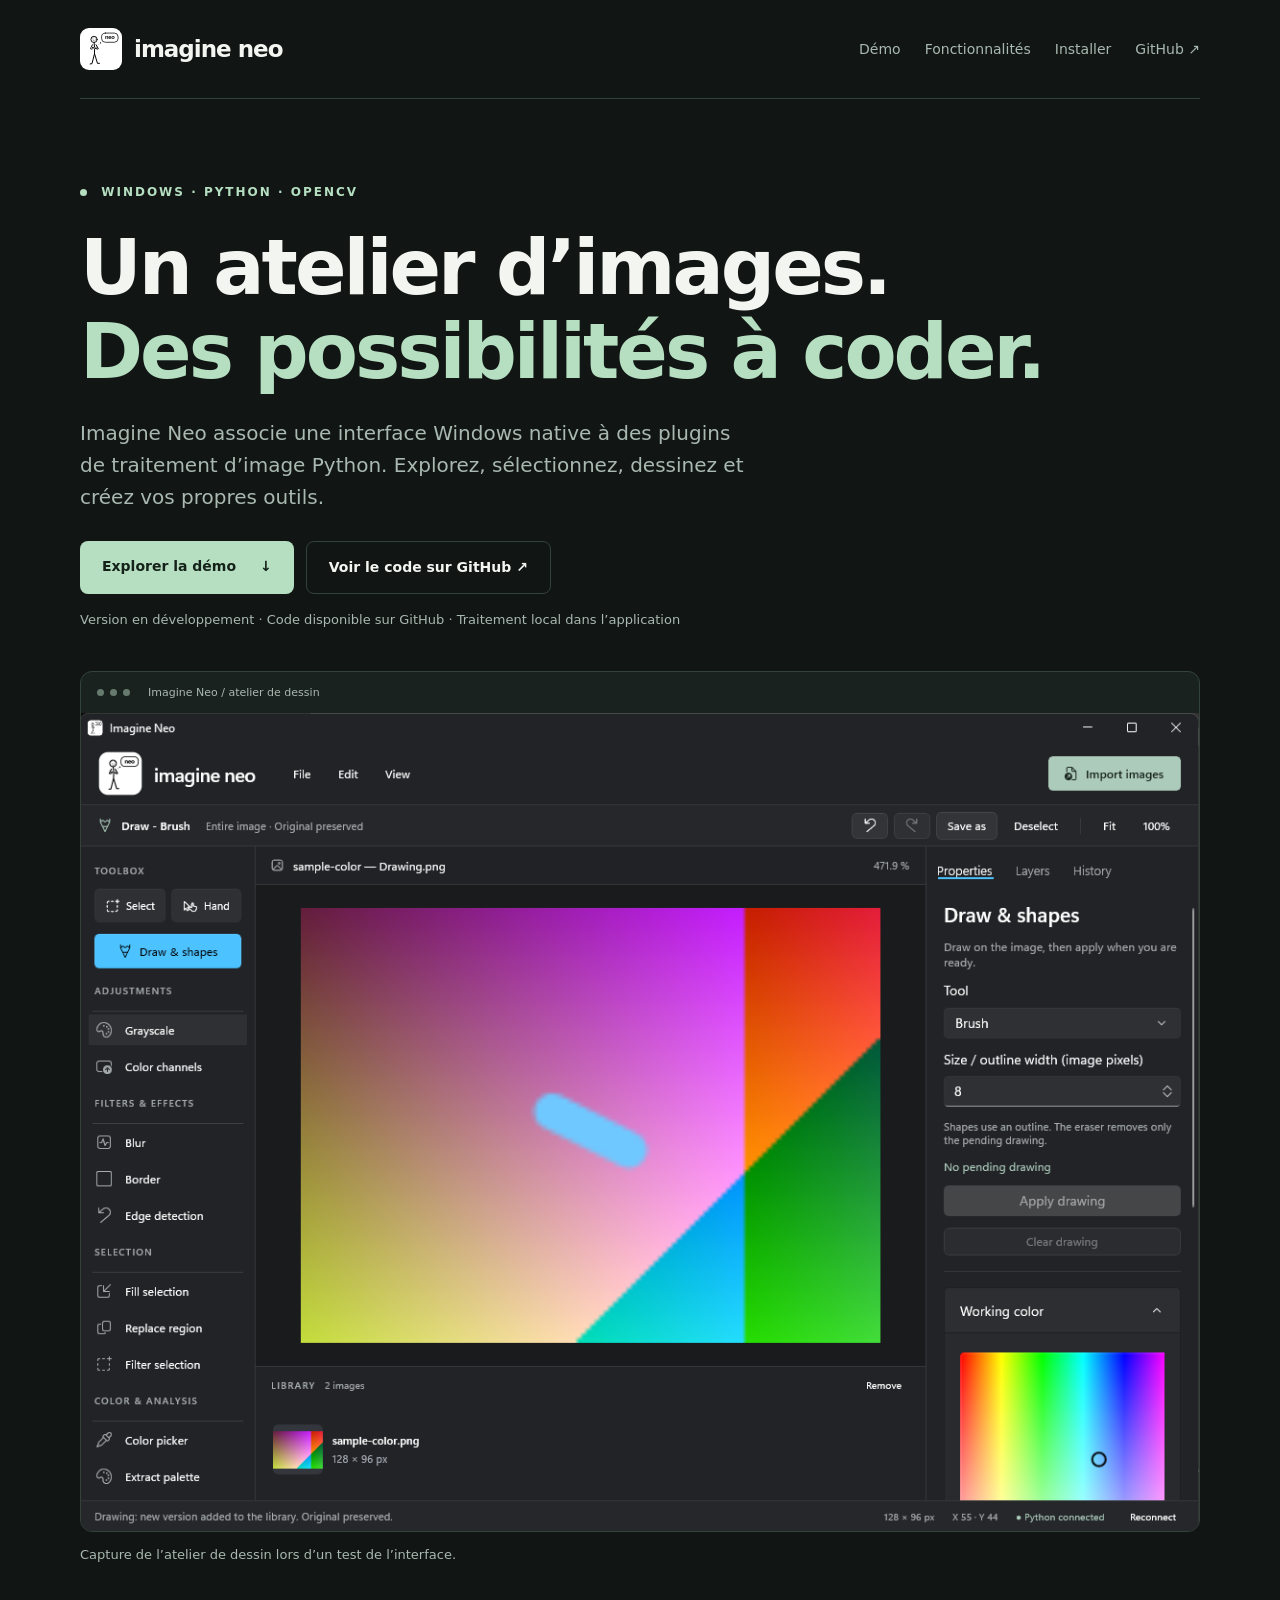
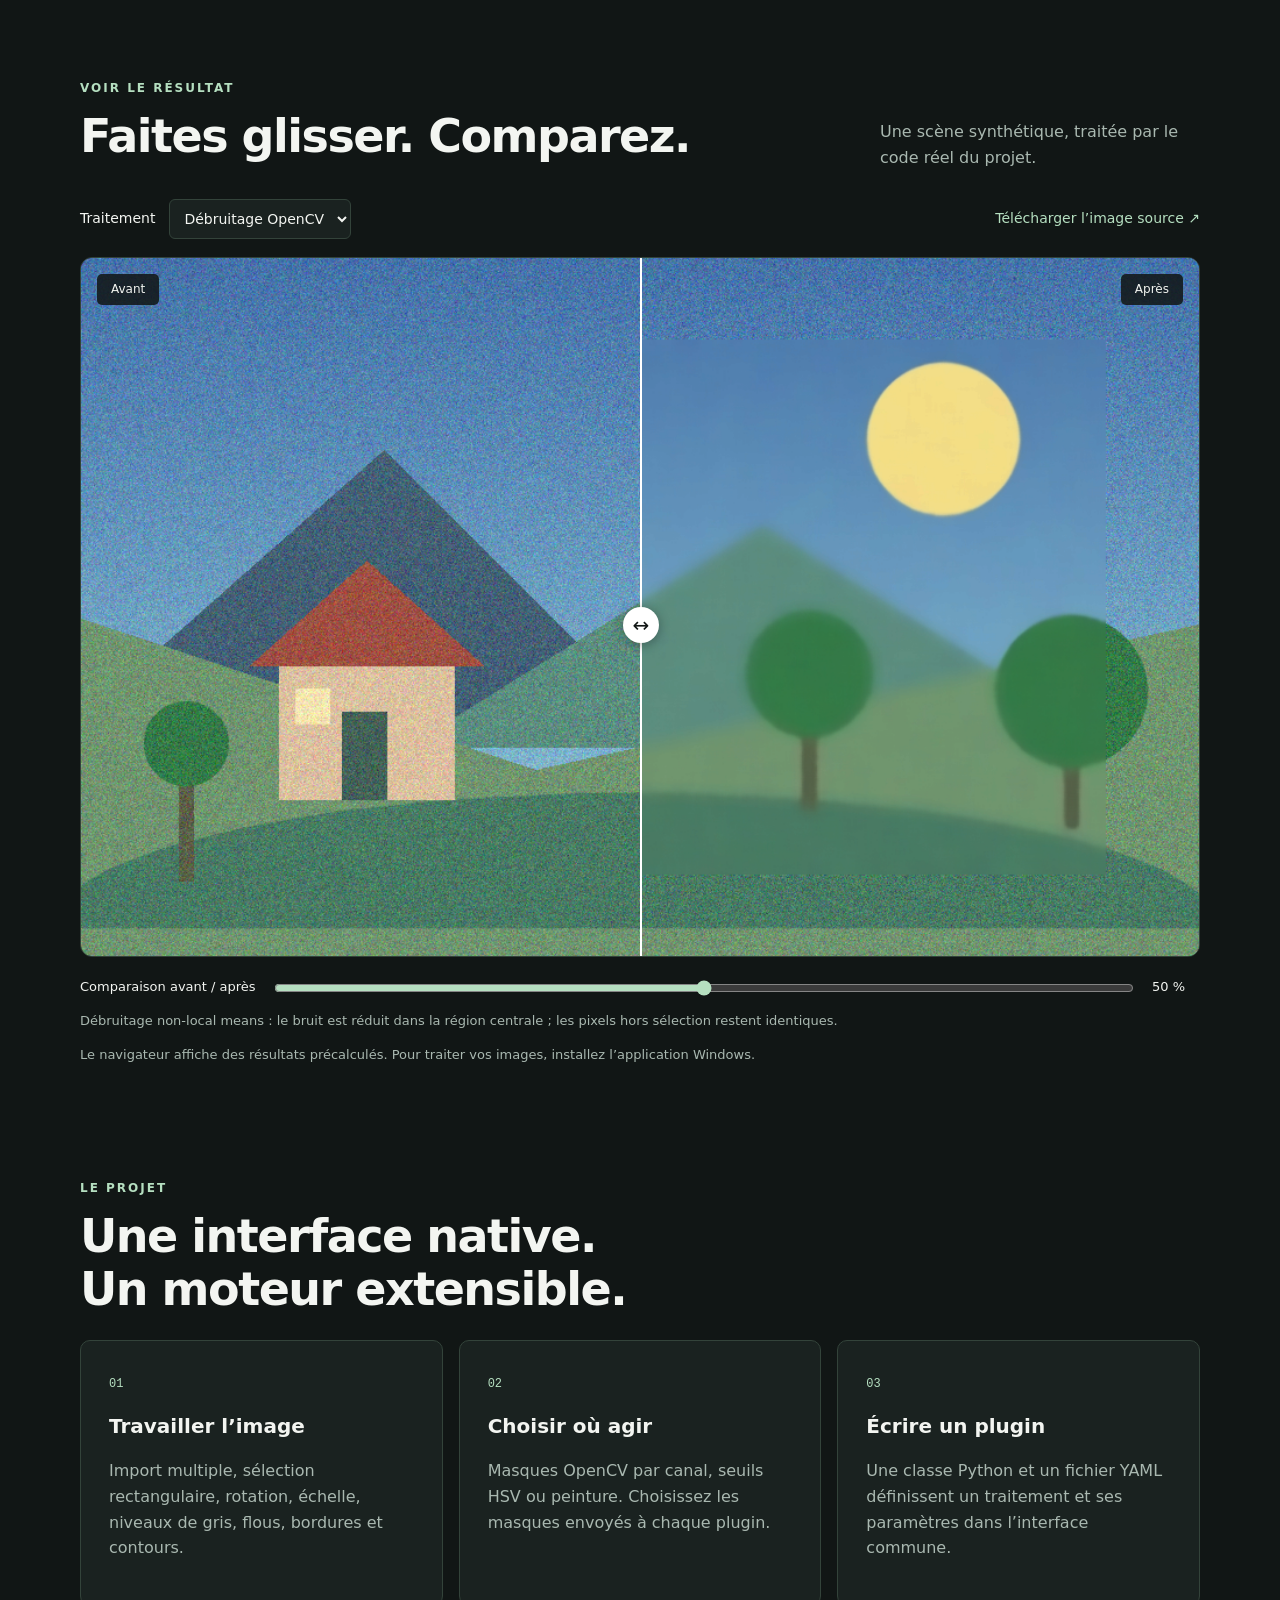
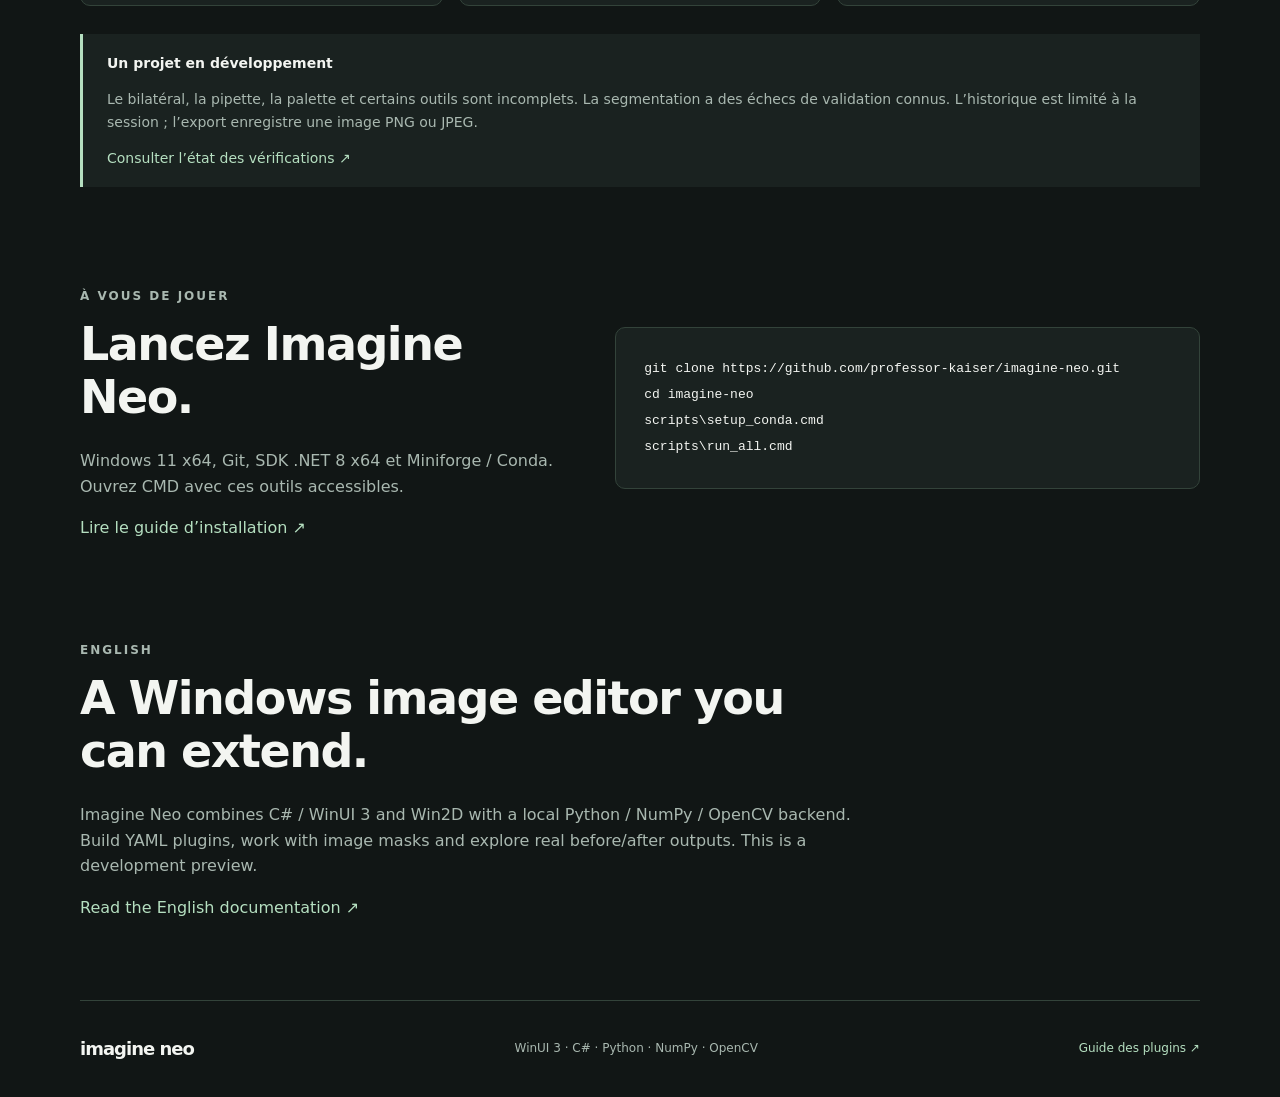
==== docs/site/index.html @ d25d85a6 "Publish Imagine Neo development preview with documentation and demo" ====
<!doctype html>
<html lang="fr">
<head>
  <meta charset="utf-8">
  <meta name="viewport" content="width=device-width, initial-scale=1">
  <title>Imagine Neo — éditeur d’images Windows avec plugins Python et OpenCV</title>
  <meta name="description" content="Découvrez Imagine Neo, éditeur d’images Windows en C# et WinUI 3 : plugins Python OpenCV, masques, dessin et démo interactive de débruitage.">
  <meta name="robots" content="index, follow, max-image-preview:large">
  <link rel="canonical" href="https://professor-kaiser.github.io/imagine-neo/">
  <link rel="icon" href="assets/logo.svg" type="image/svg+xml">
  <meta property="og:type" content="website">
  <meta property="og:locale" content="fr_FR">
  <meta property="og:title" content="Imagine Neo — votre atelier d’images sur Windows">
  <meta property="og:description" content="Une interface WinUI 3, des plugins Python OpenCV et une démo avant/après. Explorez le code et les possibilités.">
  <meta property="og:url" content="https://professor-kaiser.github.io/imagine-neo/">
  <meta property="og:image" content="https://professor-kaiser.github.io/imagine-neo/assets/social-preview.png">
  <meta property="og:image:width" content="1200">
  <meta property="og:image:height" content="630">
  <meta property="og:image:alt" content="Imagine Neo, éditeur d’images Windows et comparaison de débruitage">
  <meta name="twitter:card" content="summary_large_image">
  <meta name="twitter:title" content="Imagine Neo — Windows image editor">
  <meta name="twitter:description" content="Native WinUI 3 workspace, Python / OpenCV plugins, image masks and an interactive demo.">
  <meta name="twitter:image" content="https://professor-kaiser.github.io/imagine-neo/assets/social-preview.png">
  <script type="application/ld+json">{"@context":"https://schema.org","@type":"SoftwareApplication","name":"Imagine Neo","applicationCategory":"MultimediaApplication","operatingSystem":"Windows 11 x64","url":"https://professor-kaiser.github.io/imagine-neo/","downloadUrl":"https://github.com/professor-kaiser/imagine-neo","codeRepository":"https://github.com/professor-kaiser/imagine-neo","description":"Éditeur d’images Windows avec interface WinUI 3 et plugins Python OpenCV. Version en développement avec une démo de débruitage.","image":"https://professor-kaiser.github.io/imagine-neo/assets/social-preview.png","license":"https://github.com/professor-kaiser/imagine-neo/blob/main/LICENSE","inLanguage":["fr","en"],"author":{"@type":"Person","name":"professor-kaiser"}}</script>
  <link rel="stylesheet" href="style.css">
  <script src="demo.js" defer></script>
</head>
<body>
  <a class="skip" href="#content">Aller au contenu</a>
  <header class="nav wrap">
    <a class="brand" href="./"><img src="assets/logo.svg" alt="" width="42" height="42">imagine neo</a>
    <nav aria-label="Navigation principale"><a href="#demo">Démo</a><a href="#features">Fonctionnalités</a><a href="#start">Installer</a><a href="https://github.com/professor-kaiser/imagine-neo">GitHub ↗</a></nav>
  </header>
  <main id="content">
    <section class="hero wrap">
      <p class="eyebrow"><span class="dot"></span> Windows · Python · OpenCV</p>
      <h1>Un atelier d’images.<br><span>Des possibilités à coder.</span></h1>
      <p class="lead">Imagine Neo associe une interface Windows native à des plugins de traitement d’image Python. Explorez, sélectionnez, dessinez et créez vos propres outils.</p>
      <div class="actions"><a class="button primary" href="#demo">Explorer la démo <span>↓</span></a><a class="button secondary" href="https://github.com/professor-kaiser/imagine-neo">Voir le code sur GitHub ↗</a></div>
      <p class="caption">Version en développement · Code disponible sur GitHub · Traitement local dans l’application</p>
      <div class="workspace"><div class="window-label"><span></span><span></span><span></span><p>Imagine Neo / atelier de dessin</p></div><img src="assets/workspace.png" alt="Capture réelle d’Imagine Neo : image au centre, bibliothèque, outils de dessin et propriétés." width="1165" height="850" fetchpriority="high"></div>
      <p class="caption">Capture de l’atelier de dessin lors d’un test de l’interface.</p>
    </section>
    <section class="section wrap" id="demo">
      <div class="section-heading"><div><p class="eyebrow">Voir le résultat</p><h2>Faites glisser. Comparez.</h2></div><p>Une scène synthétique, traitée par le code réel du projet.</p></div>
      <div class="demo-toolbar"><label for="effect">Traitement</label><select id="effect"><option value="denoise">Débruitage OpenCV</option><option value="grayscale">Niveaux de gris</option></select><a href="assets/original.png" download>Télécharger l’image source ↗</a></div>
      <div class="comparison" id="comparison">
        <img src="assets/original.png" alt="Avant : scène synthétique colorée avec bruit." width="960" height="600">
        <img id="result" class="result" src="assets/denoise.png" alt="Après : résultat du plugin de débruitage." width="960" height="600">
        <span class="compare-label before">Avant</span><span class="compare-label after">Après</span>
        <div class="divider" aria-hidden="true"><span>↔</span></div>
      </div>
      <div class="slider-row"><label for="position">Comparaison avant / après</label><input id="position" type="range" min="0" max="100" value="50" aria-label="Position de la séparation avant et après"><output id="position-value" for="position">50 %</output></div>
      <p id="effect-note" class="caption" aria-live="polite">Débruitage non-local means : le bruit est réduit dans la région centrale ; les pixels hors sélection restent identiques.</p>
      <noscript><p>Le JavaScript active les réglages du comparateur. Vous pouvez consulter les images directement :
        <a href="assets/original.png">original</a>, <a href="assets/denoise.png">débruitage</a>, <a href="assets/grayscale.png">niveaux de gris</a>.</p></noscript>
      <p class="caption">Le navigateur affiche des résultats précalculés. Pour traiter vos images, installez l’application Windows.</p>
    </section>
    <section class="section wrap" id="features">
      <p class="eyebrow">Le projet</p><h2>Une interface native.<br>Un moteur extensible.</h2>
      <div class="cards">
        <article><span class="number">01</span><h3>Travailler l’image</h3><p>Import multiple, sélection rectangulaire, rotation, échelle, niveaux de gris, flous, bordures et contours.</p></article>
        <article><span class="number">02</span><h3>Choisir où agir</h3><p>Masques OpenCV par canal, seuils HSV ou peinture. Choisissez les masques envoyés à chaque plugin.</p></article>
        <article><span class="number">03</span><h3>Écrire un plugin</h3><p>Une classe Python et un fichier YAML définissent un traitement et ses paramètres dans l’interface commune.</p></article>
      </div>
      <div class="status"><strong>Un projet en développement</strong><p>Le bilatéral, la pipette, la palette et certains outils sont incomplets. La segmentation a des échecs de validation connus. L’historique est limité à la session ; l’export enregistre une image PNG ou JPEG.</p><a href="https://github.com/professor-kaiser/imagine-neo/blob/main/docs/STATUS.md">Consulter l’état des vérifications ↗</a></div>
    </section>
    <section class="section wrap start" id="start">
      <div><p class="eyebrow">À vous de jouer</p><h2>Lancez Imagine Neo.</h2><p>Windows 11 x64, Git, SDK .NET 8 x64 et Miniforge / Conda. Ouvrez CMD avec ces outils accessibles.</p><a href="https://github.com/professor-kaiser/imagine-neo#installation-depuis-les-sources">Lire le guide d’installation ↗</a></div>
      <pre><code>git clone https://github.com/professor-kaiser/imagine-neo.git
cd imagine-neo
scripts\setup_conda.cmd
scripts\run_all.cmd</code></pre>
    </section>
    <section class="section wrap english" lang="en"><p class="eyebrow">English</p><h2>A Windows image editor you can extend.</h2><p>Imagine Neo combines C# / WinUI 3 and Win2D with a local Python / NumPy / OpenCV backend. Build YAML plugins, work with image masks and explore real before/after outputs. This is a development preview.</p><a href="https://github.com/professor-kaiser/imagine-neo/blob/main/README.en.md">Read the English documentation ↗</a></section>
  </main>
  <footer class="wrap"><a class="brand" href="./">imagine neo</a><p>WinUI 3 · C# · Python · NumPy · OpenCV</p><a href="https://github.com/professor-kaiser/imagine-neo/blob/main/docs/PLUGINS.md">Guide des plugins ↗</a></footer>
</body>
</html>
---- docs/site/style.css ----
:root{color-scheme:dark;--bg:#111615;--panel:#1a2220;--ink:#f3f5f1;--muted:#a9b8b0;--accent:#b5dfc0;--line:#33433a;--split:50%;font-family:Segoe UI,system-ui,sans-serif}
*{box-sizing:border-box}html{scroll-behavior:smooth;scroll-padding-top:32px}body{margin:0;background:var(--bg);color:var(--ink);line-height:1.6}a{color:var(--accent);text-decoration:none}a:hover{text-decoration:underline}a:focus-visible,input:focus-visible,select:focus-visible{outline:3px solid var(--accent);outline-offset:5px}.wrap{width:min(1120px,calc(100% - 48px));margin:auto}.skip{position:fixed;top:-100px;padding:12px;background:var(--panel);z-index:10}.skip:focus{top:0}.nav{display:flex;justify-content:space-between;align-items:center;padding:28px 0;border-bottom:1px solid var(--line);gap:20px}.brand{display:flex;align-items:center;gap:12px;color:var(--ink);font-size:23px;font-weight:700;letter-spacing:-1px}.brand img{border-radius:9px;background:white}nav{display:flex;gap:24px;font-size:14px}nav a{color:var(--muted)}.hero{padding-top:72px}.eyebrow{font-size:12px;letter-spacing:2px;text-transform:uppercase;color:var(--accent);font-weight:600}.dot{display:inline-block;width:7px;height:7px;border-radius:50%;background:var(--accent);margin-right:8px}h1{font-size:clamp(38px,6.4vw,76px);line-height:1.1;letter-spacing:-3px;margin:24px 0}h1 span{color:var(--accent)}h2{font-size:clamp(30px,4vw,46px);line-height:1.15;letter-spacing:-1.5px;margin:12px 0 24px}h3{font-size:20px;margin:16px 0 12px}.lead{max-width:670px;font-size:20px;color:var(--muted)}.actions{display:flex;gap:12px;flex-wrap:wrap;margin:28px 0 16px}.button{display:inline-flex;padding:14px 22px;gap:24px;border-radius:8px;font-weight:600;font-size:14px}.primary{background:var(--accent);color:#15221a}.secondary{border:1px solid var(--line);color:var(--ink)}.caption{color:var(--muted);font-size:13px}.workspace{border:1px solid var(--line);border-radius:12px;overflow:hidden;margin-top:40px;background:var(--panel)}.workspace>img{display:block;width:100%;height:auto}.window-label{padding:12px 16px;display:flex;align-items:center;gap:6px}.window-label>span{width:7px;height:7px;border-radius:50%;background:#667b6e}.window-label p{margin:0 0 0 12px;font-size:11px;color:var(--muted)}.section{padding-top:88px}.section-heading{display:flex;justify-content:space-between;align-items:end;gap:40px}.section-heading>p{max-width:320px;color:var(--muted)}.demo-toolbar{display:flex;align-items:center;gap:14px;font-size:14px;margin:12px 0 18px}.demo-toolbar a{margin-left:auto}select{background:var(--panel);border:1px solid var(--line);border-radius:6px;padding:10px;color:var(--ink);font:inherit}.comparison{position:relative;overflow:hidden;border-radius:12px;border:1px solid var(--line);--split:50%;touch-action:pan-y}.comparison>img{display:block;width:100%;height:auto}.comparison>.result{position:absolute;inset:0;clip-path:inset(0 0 0 var(--split))}.compare-label{position:absolute;top:16px;background:#111615db;padding:6px 14px;border-radius:5px;font-size:12px}.before{left:16px}.after{right:16px}.divider{position:absolute;left:var(--split);top:0;bottom:0;border-left:2px solid white;pointer-events:none}.divider span{position:absolute;top:50%;left:-19px;width:36px;height:36px;display:grid;place-items:center;border-radius:50%;background:white;color:#111615;font-size:20px;box-shadow:0 2px 12px #0005}.slider-row{display:flex;align-items:center;gap:16px;margin-top:20px;font-size:13px}.slider-row input{flex:1;accent-color:var(--accent);min-width:80px}.slider-row output{min-width:48px}.cards{display:grid;grid-template-columns:repeat(3,1fr);gap:16px}.cards article{padding:28px;background:var(--panel);border:1px solid var(--line);border-radius:10px}.number{font-size:12px;color:var(--accent);font-family:Consolas,monospace}.cards p,.start p,.english p{color:var(--muted)}.status{border-left:3px solid var(--accent);padding:18px 24px;margin-top:28px;background:var(--panel);font-size:14px}.status p{color:var(--muted)}.start{display:grid;grid-template-columns:1fr 1.2fr;gap:48px;align-items:center}.start pre{margin:0;padding:28px;border:1px solid var(--line);border-radius:10px;background:var(--panel);font:13px/2 Consolas,monospace;overflow:auto}.english{max-width:800px;margin-left:max(24px,calc((100% - 1120px)/2));padding-bottom:80px}footer{padding:26px 0;border-top:1px solid var(--line);display:flex;justify-content:space-between;align-items:center;gap:20px;font-size:12px;color:var(--muted)}footer .brand{font-size:18px}@media(max-width:700px){.wrap{width:calc(100% - 32px)}.nav{padding:20px 0}nav{gap:12px}nav a:nth-child(2){display:none}.brand{font-size:19px}.brand img{width:32px;height:32px}.hero{padding-top:46px}h1{letter-spacing:-1.8px}.lead{font-size:17px}.section{padding-top:60px}.section-heading{display:block}.cards,.start{grid-template-columns:1fr}.start{gap:24px}.demo-toolbar{flex-wrap:wrap}.demo-toolbar a{margin-left:0;flex-basis:100%}.slider-row{flex-wrap:wrap}.slider-row label{flex-basis:100%}.english{margin:auto}footer{flex-wrap:wrap}footer p{margin:0}}@media(prefers-reduced-motion:reduce){html{scroll-behavior:auto}}
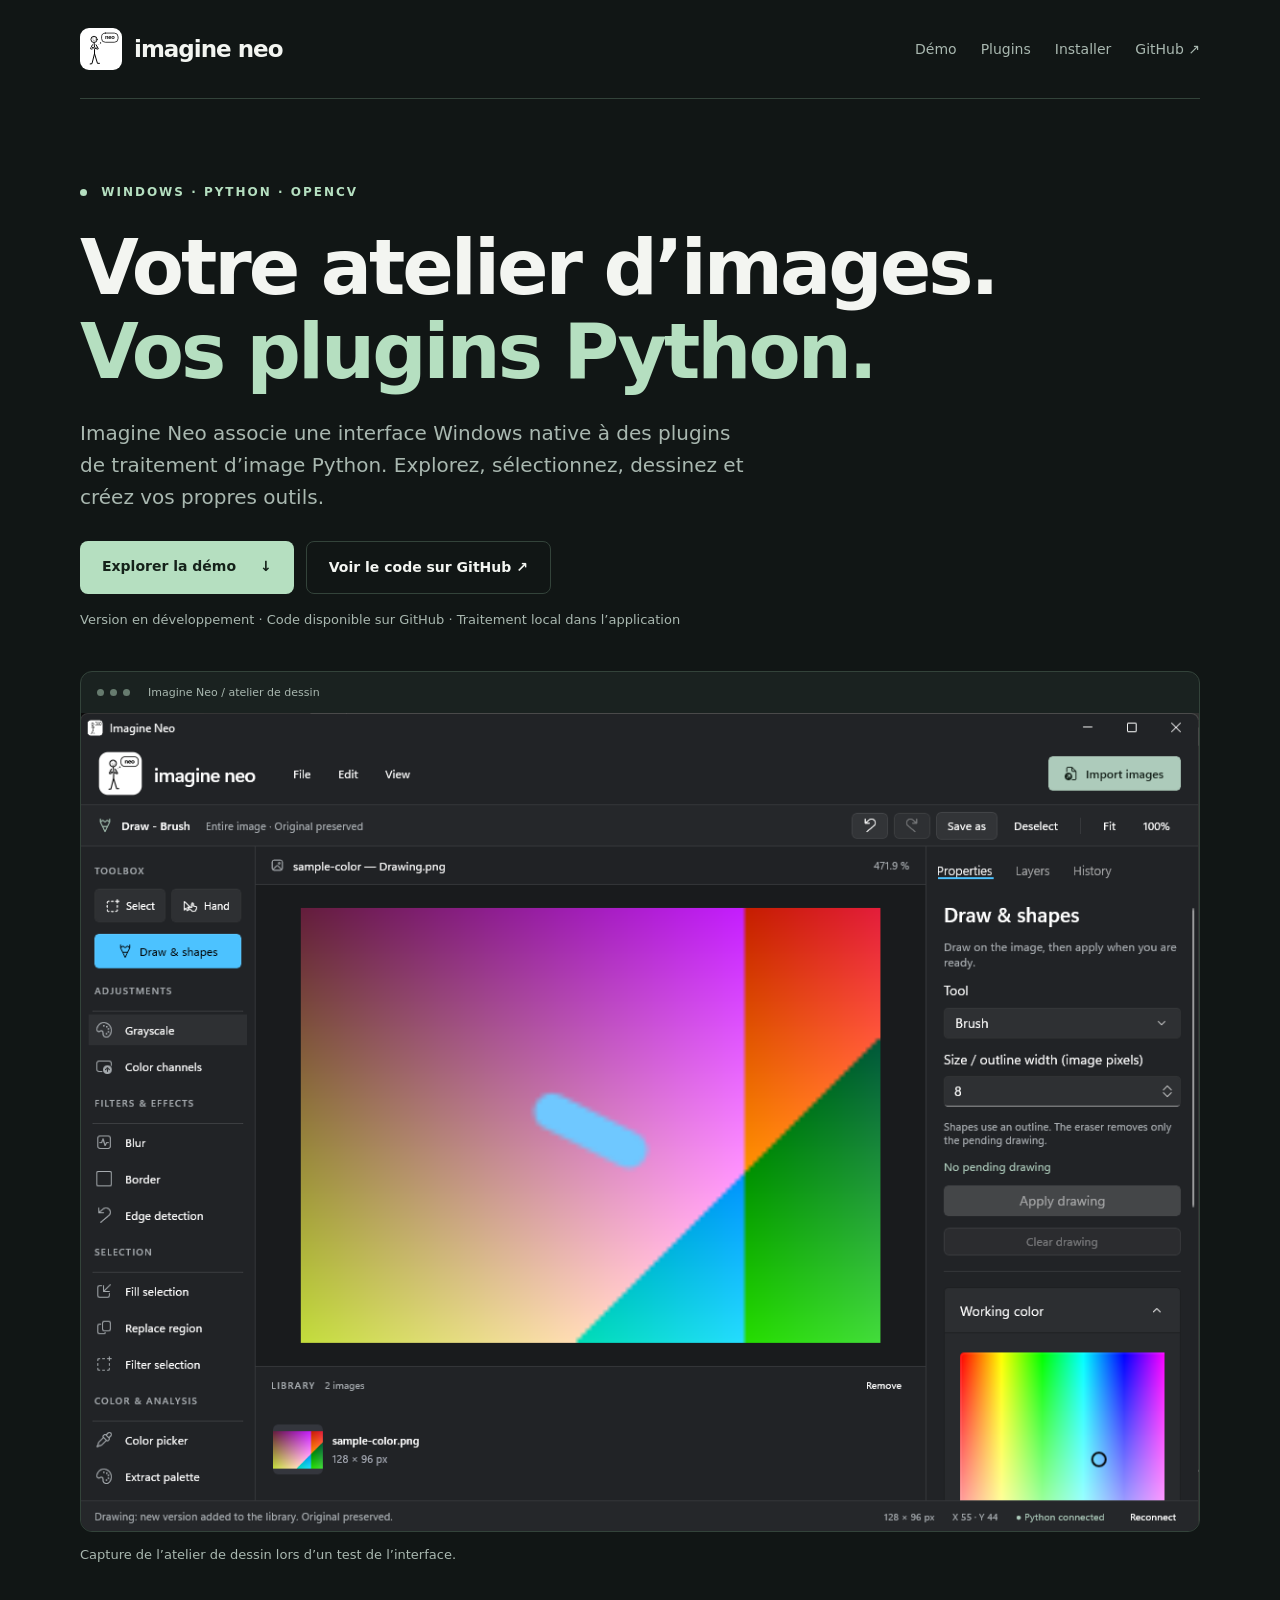
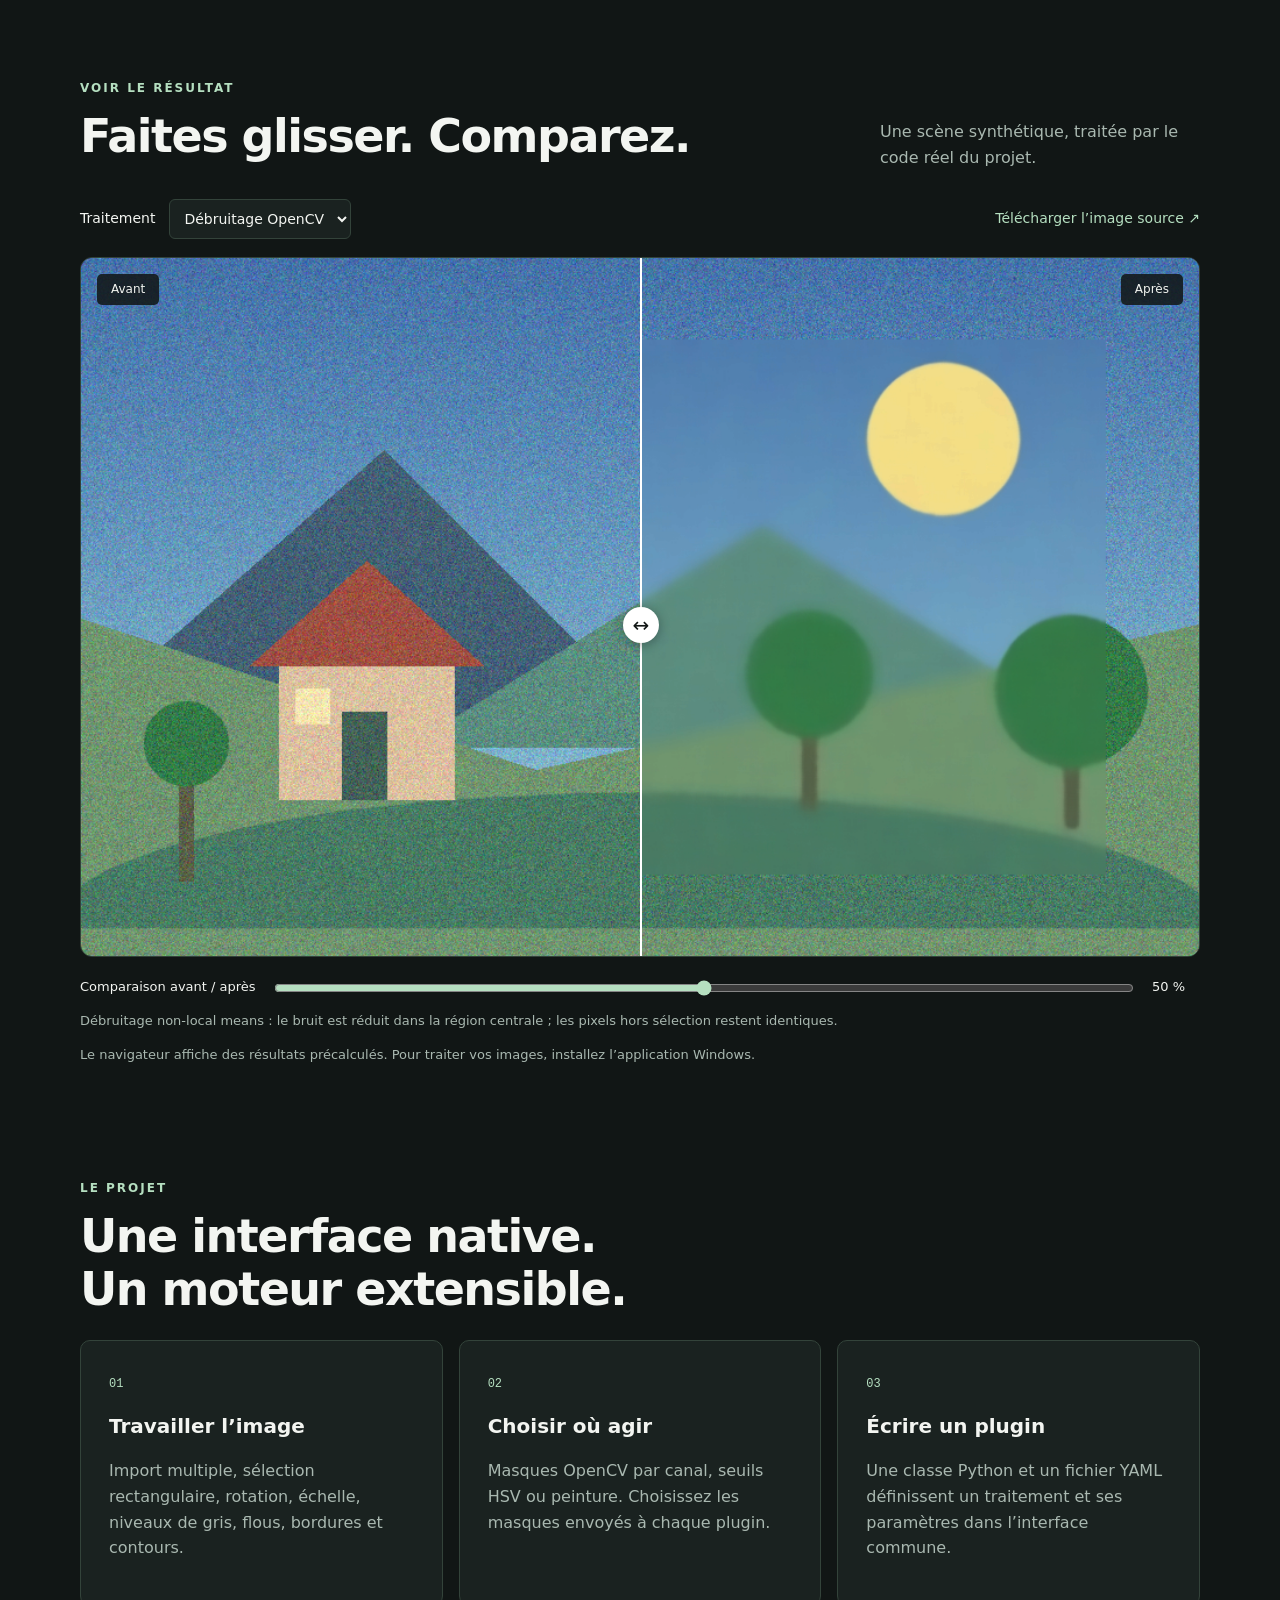
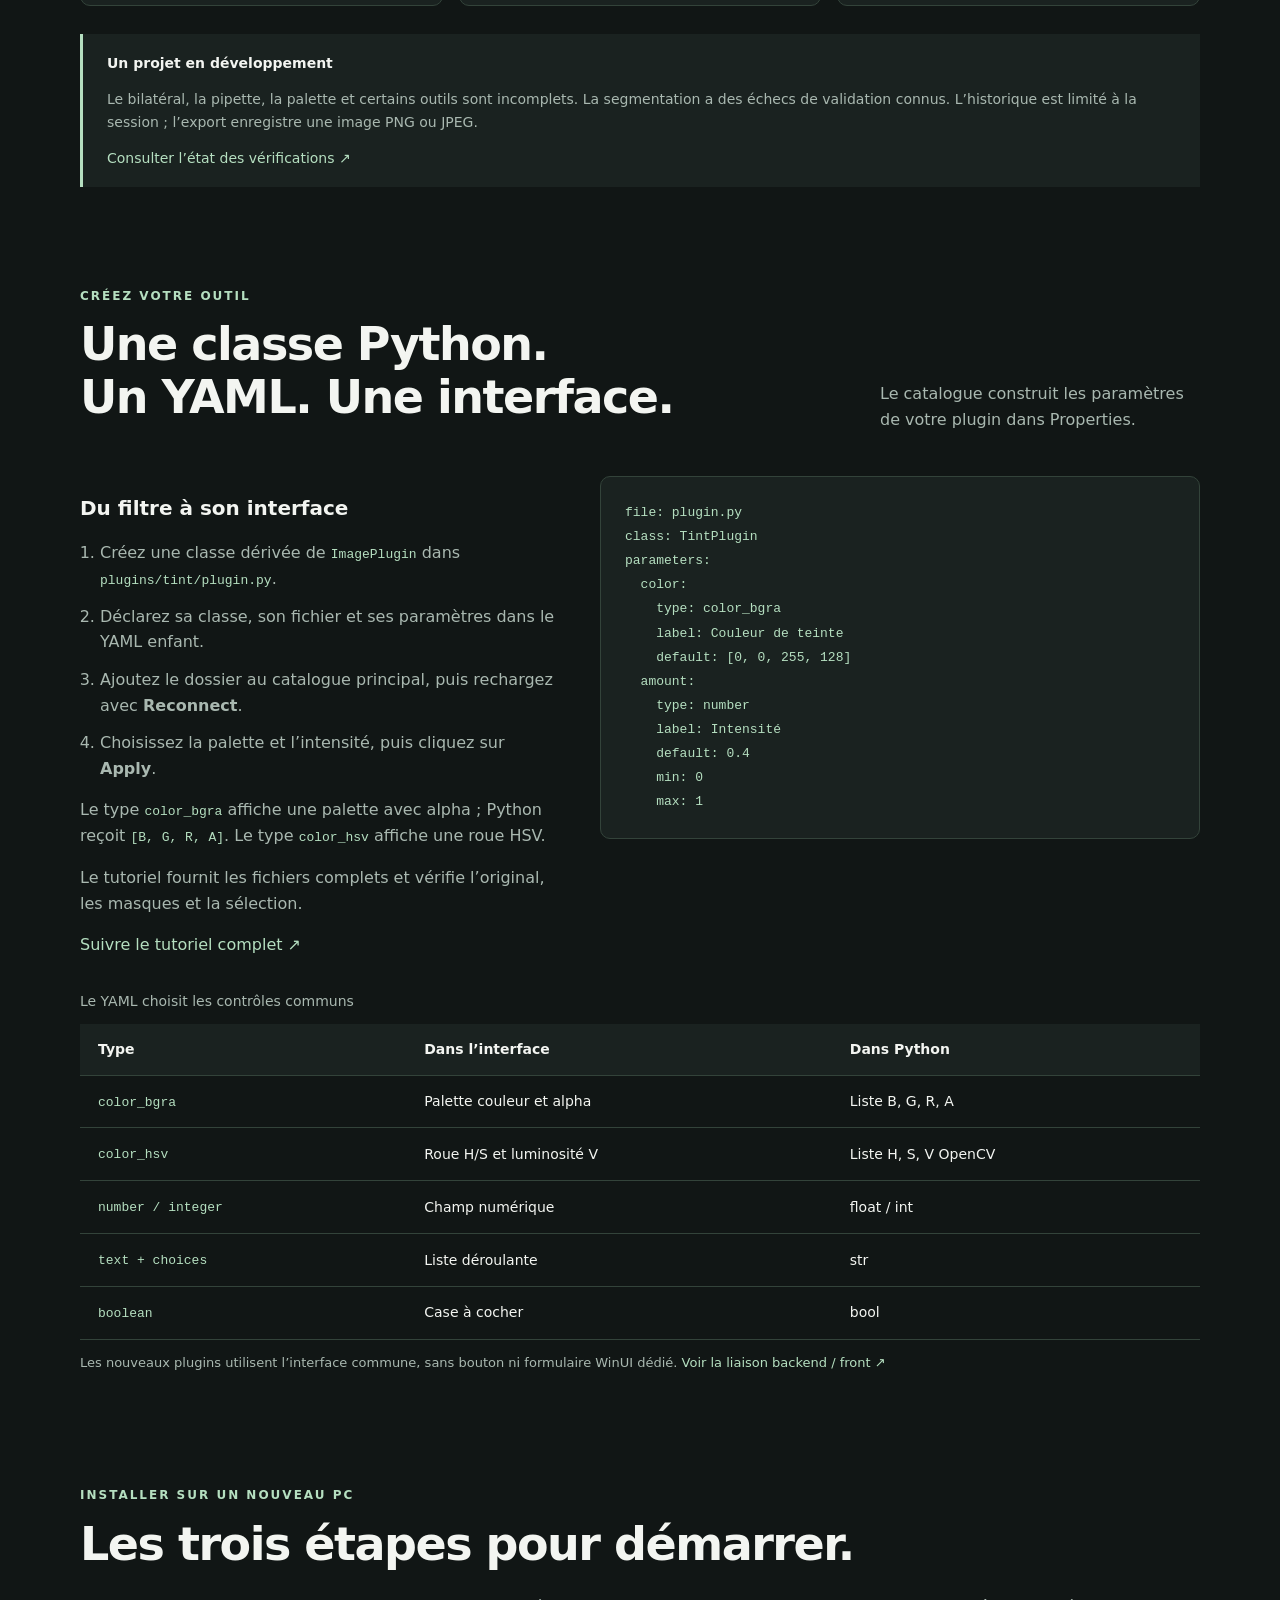
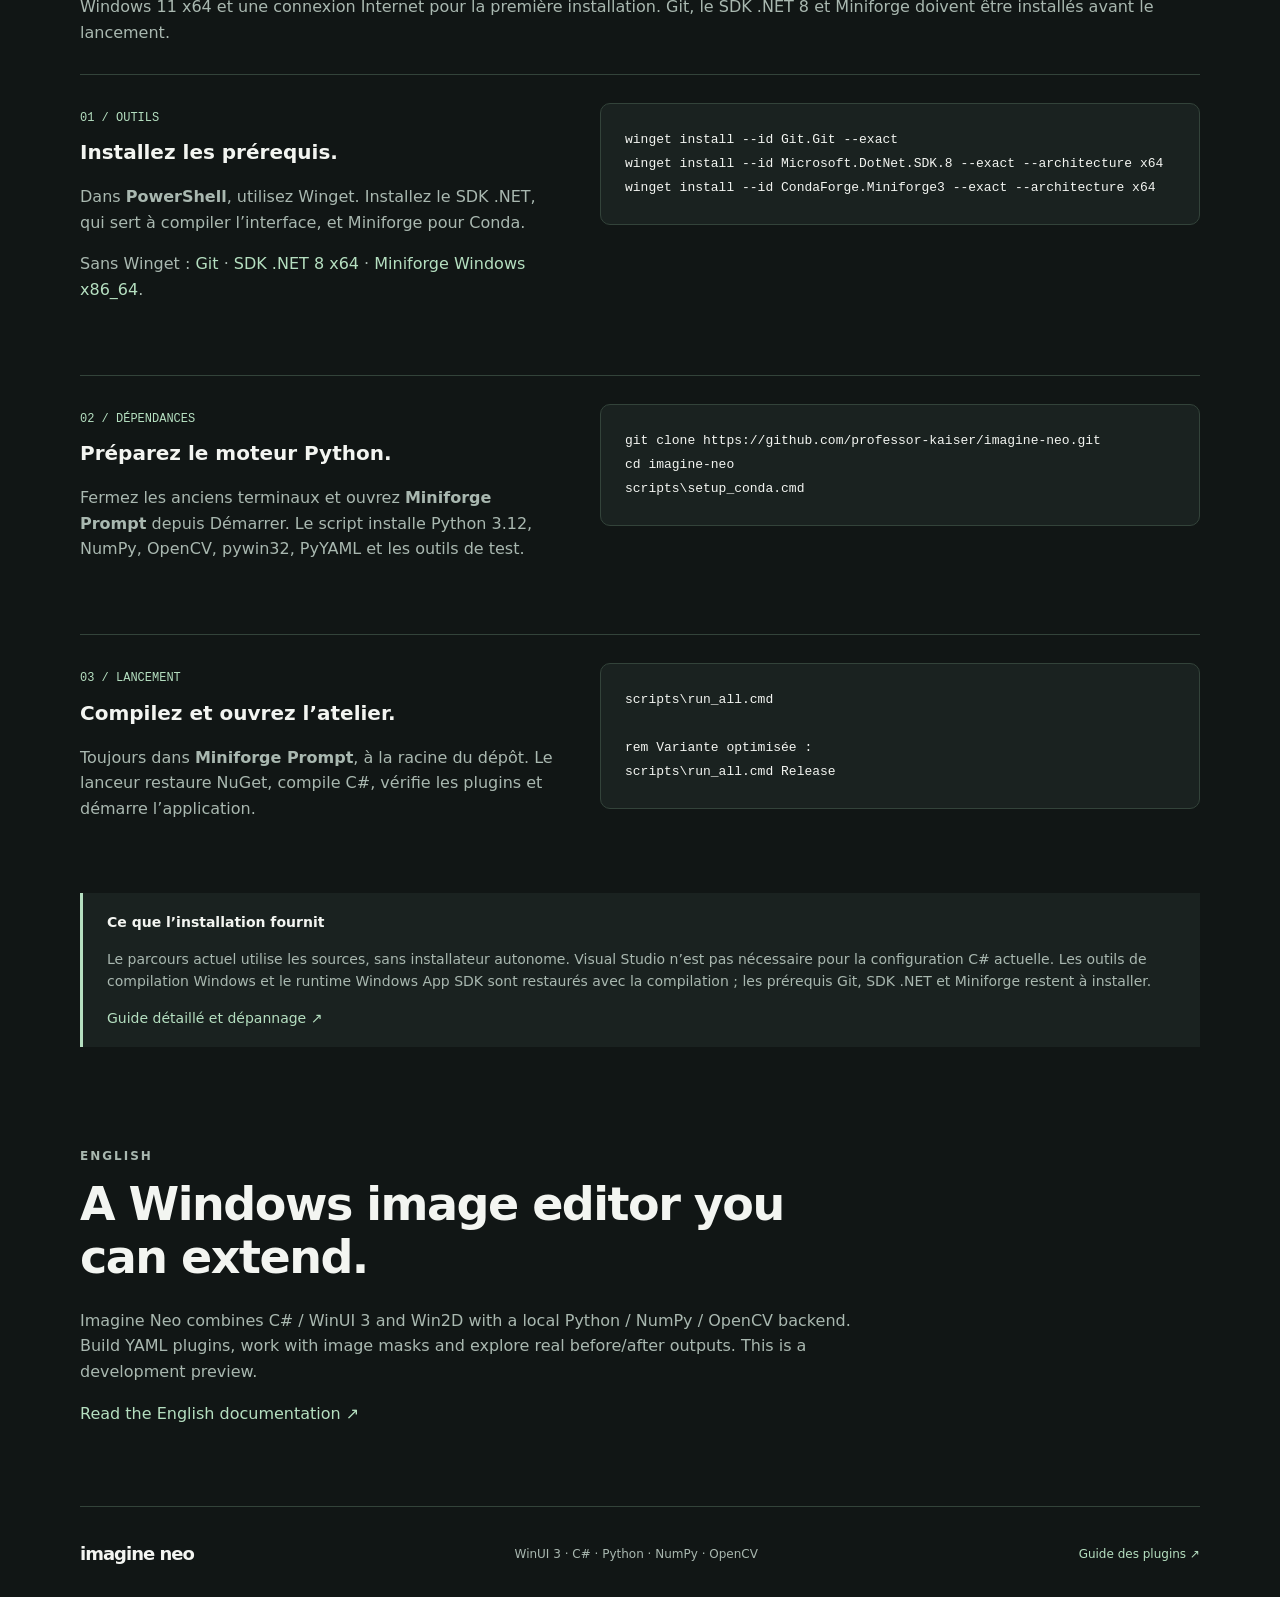
==== commit 0671a5ad: "Document complete installation and plugin development across README and site" ====
--- a/docs/site/index.html
+++ b/docs/site/index.html
@@ -4,13 +4,14 @@
   <meta charset="utf-8">
   <meta name="viewport" content="width=device-width, initial-scale=1">
   <title>Imagine Neo — éditeur d’images Windows avec plugins Python et OpenCV</title>
-  <meta name="description" content="Découvrez Imagine Neo, éditeur d’images Windows en C# et WinUI 3 : plugins Python OpenCV, masques, dessin et démo interactive de débruitage.">
+  <meta name="description" content="Imagine Neo : éditeur Windows à plugins Python OpenCV. Installation complète, tutoriel YAML vers WinUI, palettes couleur, masques et démo interactive.">
+  <meta name="google-site-verification" content="K5CdRtspsfwf-hyQyXUpuN-WaqovfcwzDqsl-N7XAag" />
   <meta name="robots" content="index, follow, max-image-preview:large">
   <link rel="canonical" href="https://professor-kaiser.github.io/imagine-neo/">
   <link rel="icon" href="assets/logo.svg" type="image/svg+xml">
   <meta property="og:type" content="website">
   <meta property="og:locale" content="fr_FR">
-  <meta property="og:title" content="Imagine Neo — votre atelier d’images sur Windows">
+  <meta property="og:title" content="Imagine Neo — éditeur Windows et plugins Python OpenCV">
   <meta property="og:description" content="Une interface WinUI 3, des plugins Python OpenCV et une démo avant/après. Explorez le code et les possibilités.">
   <meta property="og:url" content="https://professor-kaiser.github.io/imagine-neo/">
   <meta property="og:image" content="https://professor-kaiser.github.io/imagine-neo/assets/social-preview.png">
@@ -29,12 +30,12 @@
   <a class="skip" href="#content">Aller au contenu</a>
   <header class="nav wrap">
     <a class="brand" href="./"><img src="assets/logo.svg" alt="" width="42" height="42">imagine neo</a>
-    <nav aria-label="Navigation principale"><a href="#demo">Démo</a><a href="#features">Fonctionnalités</a><a href="#start">Installer</a><a href="https://github.com/professor-kaiser/imagine-neo">GitHub ↗</a></nav>
+    <nav aria-label="Navigation principale"><a href="#demo">Démo</a><a href="#plugins">Plugins</a><a href="#start">Installer</a><a href="https://github.com/professor-kaiser/imagine-neo">GitHub ↗</a></nav>
   </header>
   <main id="content">
     <section class="hero wrap">
       <p class="eyebrow"><span class="dot"></span> Windows · Python · OpenCV</p>
-      <h1>Un atelier d’images.<br><span>Des possibilités à coder.</span></h1>
+      <h1>Votre atelier d’images.<br><span>Vos plugins Python.</span></h1>
       <p class="lead">Imagine Neo associe une interface Windows native à des plugins de traitement d’image Python. Explorez, sélectionnez, dessinez et créez vos propres outils.</p>
       <div class="actions"><a class="button primary" href="#demo">Explorer la démo <span>↓</span></a><a class="button secondary" href="https://github.com/professor-kaiser/imagine-neo">Voir le code sur GitHub ↗</a></div>
       <p class="caption">Version en développement · Code disponible sur GitHub · Traitement local dans l’application</p>
@@ -65,12 +66,41 @@
       </div>
       <div class="status"><strong>Un projet en développement</strong><p>Le bilatéral, la pipette, la palette et certains outils sont incomplets. La segmentation a des échecs de validation connus. L’historique est limité à la session ; l’export enregistre une image PNG ou JPEG.</p><a href="https://github.com/professor-kaiser/imagine-neo/blob/main/docs/STATUS.md">Consulter l’état des vérifications ↗</a></div>
     </section>
-    <section class="section wrap start" id="start">
-      <div><p class="eyebrow">À vous de jouer</p><h2>Lancez Imagine Neo.</h2><p>Windows 11 x64, Git, SDK .NET 8 x64 et Miniforge / Conda. Ouvrez CMD avec ces outils accessibles.</p><a href="https://github.com/professor-kaiser/imagine-neo#installation-depuis-les-sources">Lire le guide d’installation ↗</a></div>
-      <pre><code>git clone https://github.com/professor-kaiser/imagine-neo.git
+    <section class="section wrap" id="plugins">
+      <div class="section-heading"><div><p class="eyebrow">Créez votre outil</p><h2>Une classe Python.<br>Un YAML. Une interface.</h2></div><p>Le catalogue construit les paramètres de votre plugin dans Properties.</p></div>
+      <div class="plugin-guide">
+        <div><h3>Du filtre à son interface</h3><ol><li>Créez une classe dérivée de <code>ImagePlugin</code> dans <code>plugins/tint/plugin.py</code>.</li><li>Déclarez sa classe, son fichier et ses paramètres dans le YAML enfant.</li><li>Ajoutez le dossier au catalogue principal, puis rechargez avec <strong>Reconnect</strong>.</li><li>Choisissez la palette et l’intensité, puis cliquez sur <strong>Apply</strong>.</li></ol><p>Le type <code>color_bgra</code> affiche une palette avec alpha ; Python reçoit <code>[B, G, R, A]</code>. Le type <code>color_hsv</code> affiche une roue HSV.</p><p>Le tutoriel fournit les fichiers complets et vérifie l’original, les masques et la sélection.</p><a href="https://github.com/professor-kaiser/imagine-neo#créer-un-plugin-de-bout-en-bout">Suivre le tutoriel complet ↗</a></div>
+        <pre><code>file: plugin.py
+class: TintPlugin
+parameters:
+  color:
+    type: color_bgra
+    label: Couleur de teinte
+    default: [0, 0, 255, 128]
+  amount:
+    type: number
+    label: Intensité
+    default: 0.4
+    min: 0
+    max: 1</code></pre>
+      </div>
+      <div class="parameter-table"><table><caption>Le YAML choisit les contrôles communs</caption><thead><tr><th>Type</th><th>Dans l’interface</th><th>Dans Python</th></tr></thead><tbody><tr><td><code>color_bgra</code></td><td>Palette couleur et alpha</td><td>Liste B, G, R, A</td></tr><tr><td><code>color_hsv</code></td><td>Roue H/S et luminosité V</td><td>Liste H, S, V OpenCV</td></tr><tr><td><code>number / integer</code></td><td>Champ numérique</td><td>float / int</td></tr><tr><td><code>text + choices</code></td><td>Liste déroulante</td><td>str</td></tr><tr><td><code>boolean</code></td><td>Case à cocher</td><td>bool</td></tr></tbody></table></div>
+      <p class="caption">Les nouveaux plugins utilisent l’interface commune, sans bouton ni formulaire WinUI dédié. <a href="https://github.com/professor-kaiser/imagine-neo/blob/main/backend/README.md">Voir la liaison backend / front ↗</a></p>
+    </section>
+    <section class="section wrap" id="start">
+      <p class="eyebrow">Installer sur un nouveau PC</p><h2>Les trois étapes pour démarrer.</h2>
+      <p class="install-lead">Windows 11 x64 et une connexion Internet pour la première installation. Git, le SDK .NET 8 et Miniforge doivent être installés avant le lancement.</p>
+      <div class="install-step"><div><span class="number">01 / OUTILS</span><h3>Installez les prérequis.</h3><p>Dans <strong>PowerShell</strong>, utilisez Winget. Installez le SDK .NET, qui sert à compiler l’interface, et Miniforge pour Conda.</p><p>Sans Winget : <a href="https://gitforwindows.org/">Git</a> · <a href="https://dotnet.microsoft.com/download/dotnet/8.0">SDK .NET 8 x64</a> · <a href="https://github.com/conda-forge/miniforge#install">Miniforge Windows x86_64</a>.</p></div><pre><code>winget install --id Git.Git --exact
+winget install --id Microsoft.DotNet.SDK.8 --exact --architecture x64
+winget install --id CondaForge.Miniforge3 --exact --architecture x64</code></pre></div>
+      <div class="install-step"><div><span class="number">02 / DÉPENDANCES</span><h3>Préparez le moteur Python.</h3><p>Fermez les anciens terminaux et ouvrez <strong>Miniforge Prompt</strong> depuis Démarrer. Le script installe Python 3.12, NumPy, OpenCV, pywin32, PyYAML et les outils de test.</p></div><pre><code>git clone https://github.com/professor-kaiser/imagine-neo.git
 cd imagine-neo
-scripts\setup_conda.cmd
-scripts\run_all.cmd</code></pre>
+scripts\setup_conda.cmd</code></pre></div>
+      <div class="install-step"><div><span class="number">03 / LANCEMENT</span><h3>Compilez et ouvrez l’atelier.</h3><p>Toujours dans <strong>Miniforge Prompt</strong>, à la racine du dépôt. Le lanceur restaure NuGet, compile C#, vérifie les plugins et démarre l’application.</p></div><pre><code>scripts\run_all.cmd
+
+rem Variante optimisée :
+scripts\run_all.cmd Release</code></pre></div>
+      <div class="status"><strong>Ce que l’installation fournit</strong><p>Le parcours actuel utilise les sources, sans installateur autonome. Visual Studio n’est pas nécessaire pour la configuration C# actuelle. Les outils de compilation Windows et le runtime Windows App SDK sont restaurés avec la compilation ; les prérequis Git, SDK .NET et Miniforge restent à installer.</p><a href="https://github.com/professor-kaiser/imagine-neo#installation-depuis-les-sources">Guide détaillé et dépannage ↗</a></div>
     </section>
     <section class="section wrap english" lang="en"><p class="eyebrow">English</p><h2>A Windows image editor you can extend.</h2><p>Imagine Neo combines C# / WinUI 3 and Win2D with a local Python / NumPy / OpenCV backend. Build YAML plugins, work with image masks and explore real before/after outputs. This is a development preview.</p><a href="https://github.com/professor-kaiser/imagine-neo/blob/main/README.en.md">Read the English documentation ↗</a></section>
   </main>
--- a/docs/site/style.css
+++ b/docs/site/style.css
@@ -1,2 +1,13 @@
 :root{color-scheme:dark;--bg:#111615;--panel:#1a2220;--ink:#f3f5f1;--muted:#a9b8b0;--accent:#b5dfc0;--line:#33433a;--split:50%;font-family:Segoe UI,system-ui,sans-serif}
 *{box-sizing:border-box}html{scroll-behavior:smooth;scroll-padding-top:32px}body{margin:0;background:var(--bg);color:var(--ink);line-height:1.6}a{color:var(--accent);text-decoration:none}a:hover{text-decoration:underline}a:focus-visible,input:focus-visible,select:focus-visible{outline:3px solid var(--accent);outline-offset:5px}.wrap{width:min(1120px,calc(100% - 48px));margin:auto}.skip{position:fixed;top:-100px;padding:12px;background:var(--panel);z-index:10}.skip:focus{top:0}.nav{display:flex;justify-content:space-between;align-items:center;padding:28px 0;border-bottom:1px solid var(--line);gap:20px}.brand{display:flex;align-items:center;gap:12px;color:var(--ink);font-size:23px;font-weight:700;letter-spacing:-1px}.brand img{border-radius:9px;background:white}nav{display:flex;gap:24px;font-size:14px}nav a{color:var(--muted)}.hero{padding-top:72px}.eyebrow{font-size:12px;letter-spacing:2px;text-transform:uppercase;color:var(--accent);font-weight:600}.dot{display:inline-block;width:7px;height:7px;border-radius:50%;background:var(--accent);margin-right:8px}h1{font-size:clamp(38px,6.4vw,76px);line-height:1.1;letter-spacing:-3px;margin:24px 0}h1 span{color:var(--accent)}h2{font-size:clamp(30px,4vw,46px);line-height:1.15;letter-spacing:-1.5px;margin:12px 0 24px}h3{font-size:20px;margin:16px 0 12px}.lead{max-width:670px;font-size:20px;color:var(--muted)}.actions{display:flex;gap:12px;flex-wrap:wrap;margin:28px 0 16px}.button{display:inline-flex;padding:14px 22px;gap:24px;border-radius:8px;font-weight:600;font-size:14px}.primary{background:var(--accent);color:#15221a}.secondary{border:1px solid var(--line);color:var(--ink)}.caption{color:var(--muted);font-size:13px}.workspace{border:1px solid var(--line);border-radius:12px;overflow:hidden;margin-top:40px;background:var(--panel)}.workspace>img{display:block;width:100%;height:auto}.window-label{padding:12px 16px;display:flex;align-items:center;gap:6px}.window-label>span{width:7px;height:7px;border-radius:50%;background:#667b6e}.window-label p{margin:0 0 0 12px;font-size:11px;color:var(--muted)}.section{padding-top:88px}.section-heading{display:flex;justify-content:space-between;align-items:end;gap:40px}.section-heading>p{max-width:320px;color:var(--muted)}.demo-toolbar{display:flex;align-items:center;gap:14px;font-size:14px;margin:12px 0 18px}.demo-toolbar a{margin-left:auto}select{background:var(--panel);border:1px solid var(--line);border-radius:6px;padding:10px;color:var(--ink);font:inherit}.comparison{position:relative;overflow:hidden;border-radius:12px;border:1px solid var(--line);--split:50%;touch-action:pan-y}.comparison>img{display:block;width:100%;height:auto}.comparison>.result{position:absolute;inset:0;clip-path:inset(0 0 0 var(--split))}.compare-label{position:absolute;top:16px;background:#111615db;padding:6px 14px;border-radius:5px;font-size:12px}.before{left:16px}.after{right:16px}.divider{position:absolute;left:var(--split);top:0;bottom:0;border-left:2px solid white;pointer-events:none}.divider span{position:absolute;top:50%;left:-19px;width:36px;height:36px;display:grid;place-items:center;border-radius:50%;background:white;color:#111615;font-size:20px;box-shadow:0 2px 12px #0005}.slider-row{display:flex;align-items:center;gap:16px;margin-top:20px;font-size:13px}.slider-row input{flex:1;accent-color:var(--accent);min-width:80px}.slider-row output{min-width:48px}.cards{display:grid;grid-template-columns:repeat(3,1fr);gap:16px}.cards article{padding:28px;background:var(--panel);border:1px solid var(--line);border-radius:10px}.number{font-size:12px;color:var(--accent);font-family:Consolas,monospace}.cards p,.start p,.english p{color:var(--muted)}.status{border-left:3px solid var(--accent);padding:18px 24px;margin-top:28px;background:var(--panel);font-size:14px}.status p{color:var(--muted)}.start{display:grid;grid-template-columns:1fr 1.2fr;gap:48px;align-items:center}.start pre{margin:0;padding:28px;border:1px solid var(--line);border-radius:10px;background:var(--panel);font:13px/2 Consolas,monospace;overflow:auto}.english{max-width:800px;margin-left:max(24px,calc((100% - 1120px)/2));padding-bottom:80px}footer{padding:26px 0;border-top:1px solid var(--line);display:flex;justify-content:space-between;align-items:center;gap:20px;font-size:12px;color:var(--muted)}footer .brand{font-size:18px}@media(max-width:700px){.wrap{width:calc(100% - 32px)}.nav{padding:20px 0}nav{gap:12px}nav a:nth-child(2){display:none}.brand{font-size:19px}.brand img{width:32px;height:32px}.hero{padding-top:46px}h1{letter-spacing:-1.8px}.lead{font-size:17px}.section{padding-top:60px}.section-heading{display:block}.cards,.start{grid-template-columns:1fr}.start{gap:24px}.demo-toolbar{flex-wrap:wrap}.demo-toolbar a{margin-left:0;flex-basis:100%}.slider-row{flex-wrap:wrap}.slider-row label{flex-basis:100%}.english{margin:auto}footer{flex-wrap:wrap}footer p{margin:0}}@media(prefers-reduced-motion:reduce){html{scroll-behavior:auto}}
+
+/* Plugin tutorial and complete first-installation instructions. */
+.plugin-guide,.install-step{display:grid;grid-template-columns:1fr 1.25fr;gap:40px;align-items:start;margin-top:28px}
+.plugin-guide p,.plugin-guide li,.install-step p,.install-lead{color:var(--muted)}
+.plugin-guide ol{padding-left:20px}.plugin-guide li{margin-bottom:12px}
+.plugin-guide pre,.install-step pre{margin:0;padding:24px;border:1px solid var(--line);border-radius:10px;background:var(--panel);font:13px/1.85 Consolas,monospace;overflow:auto;min-width:0}
+.install-step{padding:28px 0;border-top:1px solid var(--line)}.install-step h3{margin-top:8px}
+.parameter-table{overflow-x:auto;margin-top:32px}.parameter-table table{border-collapse:collapse;width:100%;font-size:14px}
+.parameter-table caption{text-align:left;color:var(--muted);padding-bottom:12px}.parameter-table th,.parameter-table td{text-align:left;padding:14px 18px;border-bottom:1px solid var(--line)}
+.parameter-table th{background:var(--panel)}.plugin-guide code,.parameter-table code{color:var(--accent);font-size:13px}
+@media(max-width:700px){.plugin-guide,.install-step{grid-template-columns:1fr;gap:20px}.nav{flex-wrap:wrap}nav{width:100%;justify-content:space-between}nav a:nth-child(2){display:inline}}
